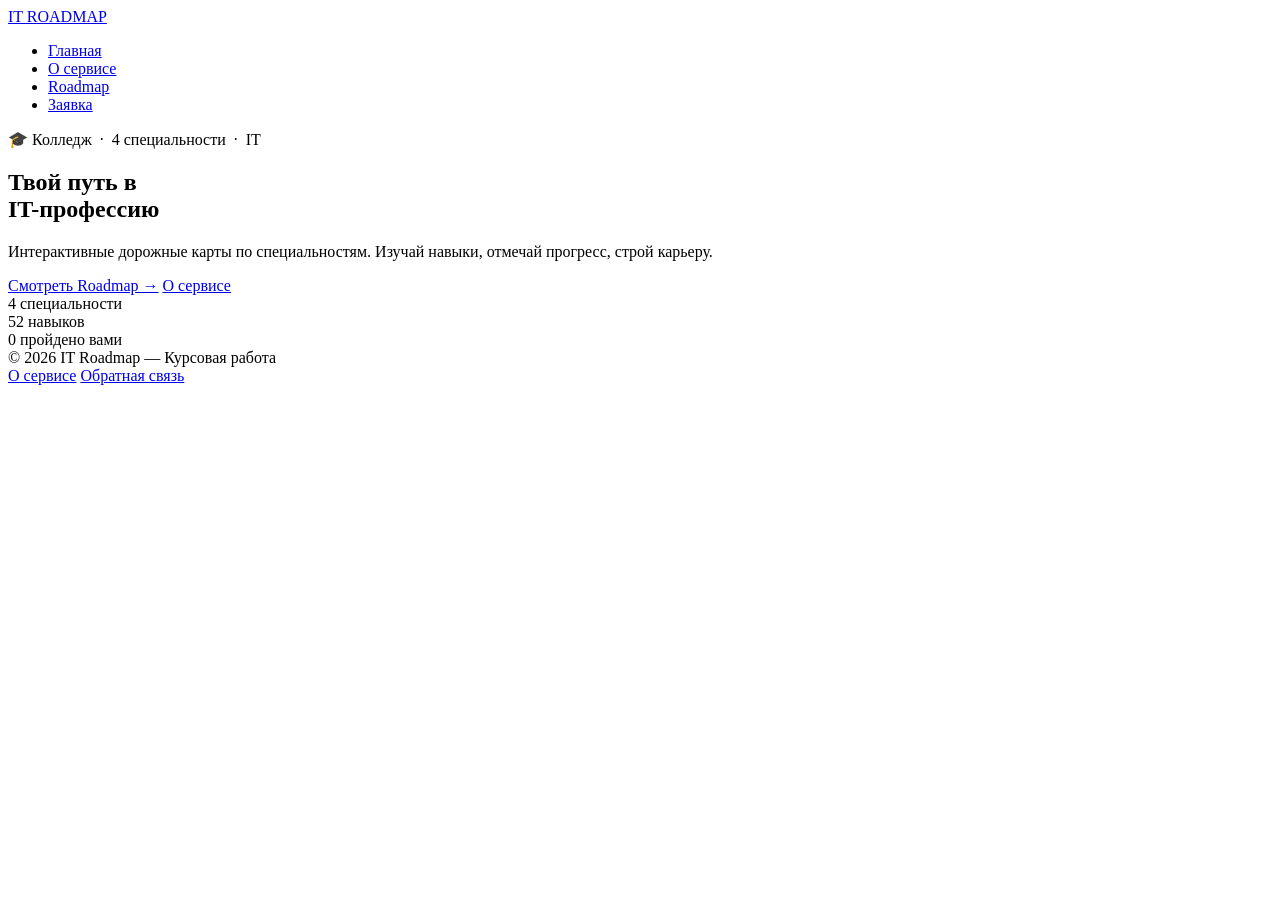
==== college-roadmap/index.html @ 01bc089f ""feat: реализовать полноценный IT-роадмап для студентов колледжа" Описание изменений:  Добавлены все" ====
<!DOCTYPE html>
<html lang="ru">
<head>
  <meta charset="UTF-8">
  <meta name="viewport" content="width=device-width, initial-scale=1.0">
  <title>IT Roadmap — Специальности колледжа</title>
  <link rel="stylesheet" href="css/style.css">
</head>
<body>

<div class="glow-orb glow-1"></div>
<div class="glow-orb glow-2"></div>

<nav class="navbar">
  <a href="index.html" class="nav-logo">
    <span class="dot"></span>IT ROADMAP
  </a>
  <ul class="nav-links">
    <li><a href="index.html">Главная</a></li>
    <li><a href="about.html">О сервисе</a></li>
    <li><a href="roadmap.html">Roadmap</a></li>
    <li><a href="form.html">Заявка</a></li>
  </ul>
  <div class="nav-burger" aria-label="Меню">
    <span></span><span></span><span></span>
  </div>
</nav>

<main class="page">

  <section class="hero">
    <div class="hero-badge">🎓 Колледж &nbsp;·&nbsp; 4 специальности &nbsp;·&nbsp; IT</div>
    <h1>Твой путь в<br><span class="accent">IT-профессию</span></h1>
    <p class="hero-desc">Интерактивные дорожные карты по специальностям. Изучай навыки, отмечай прогресс, строй карьеру.</p>
    <div class="hero-cta">
      <a href="roadmap.html" class="btn btn-primary">Смотреть Roadmap →</a>
      <a href="about.html" class="btn btn-outline">О сервисе</a>
    </div>
  </section>

  <div class="stats-row">
    <div class="stat-item">
      <span class="stat-value">4</span>
      <span class="stat-label">специальности</span>
    </div>
    <div class="stat-item">
      <span class="stat-value" id="stat-total">52</span>
      <span class="stat-label">навыков</span>
    </div>
    <div class="stat-item">
      <span class="stat-value" id="stat-done">0</span>
      <span class="stat-label">пройдено вами</span>
    </div>
  </div>

  <div id="specialties-grid" class="specialties-grid">
    <!-- rendered by index.js -->
  </div>

</main>

<footer style="border-top:1px solid var(--border)">
  <div class="site-footer">
    <span class="footer-text">© 2026 IT Roadmap — Курсовая работа</span>
    <div class="footer-links">
      <a href="about.html">О сервисе</a>
      <a href="form.html">Обратная связь</a>
    </div>
  </div>
</footer>

<script src="js/main.js"></script>
<script src="js/index.js"></script>
</body>
</html>
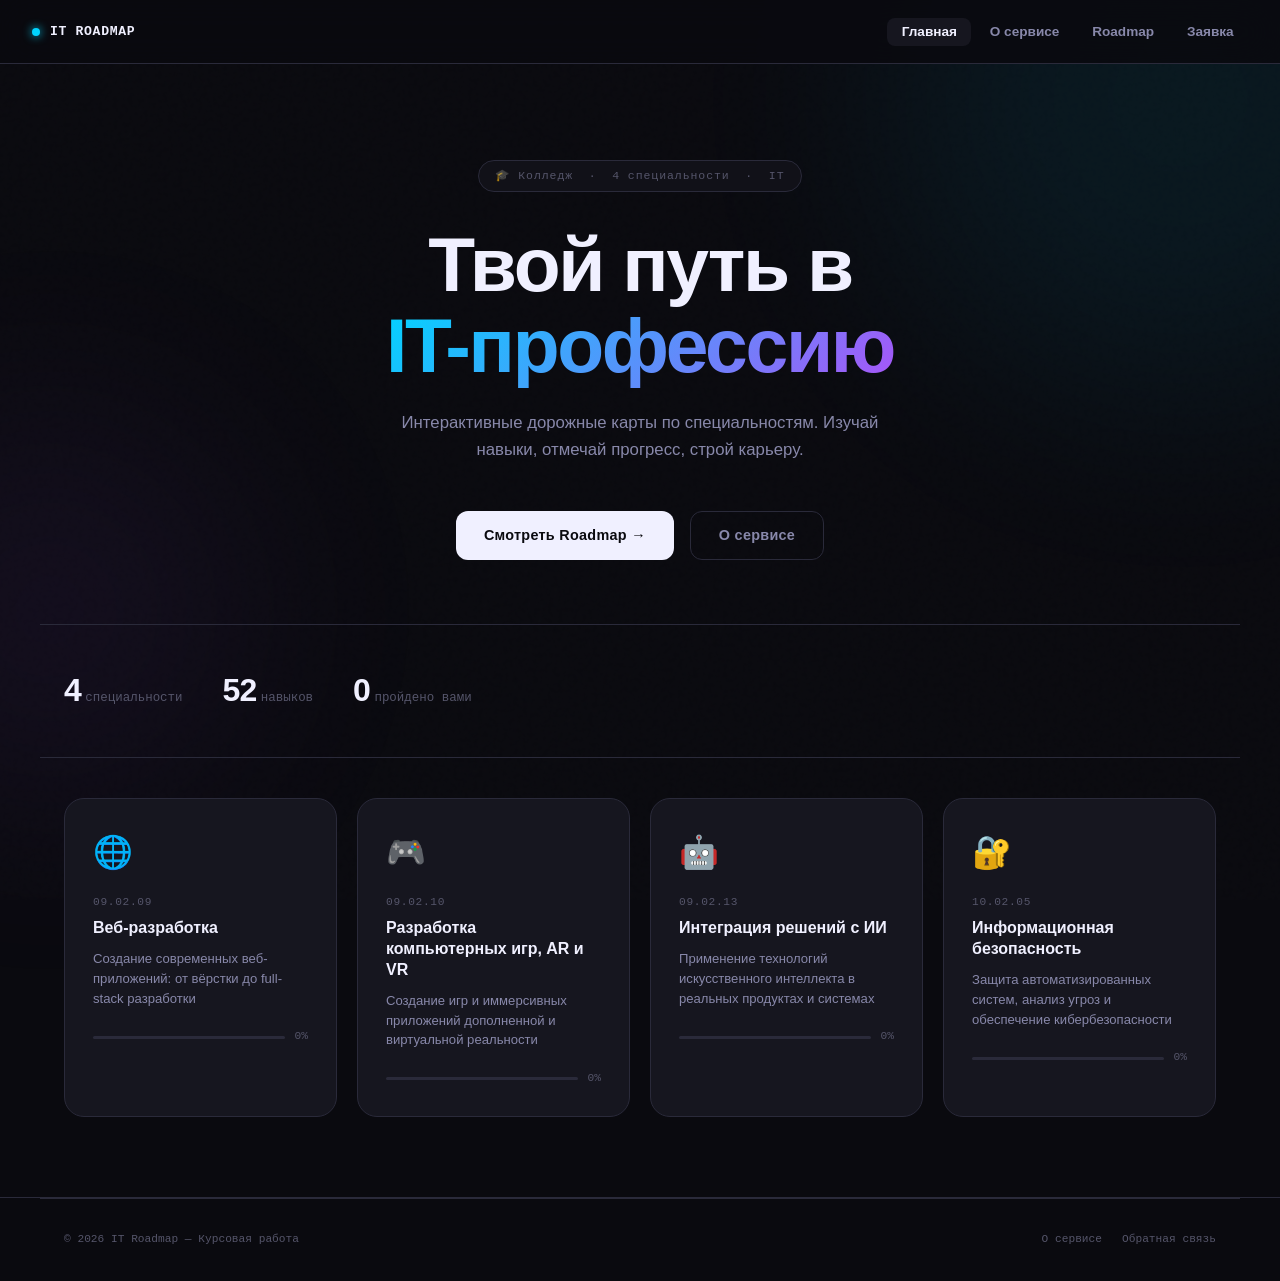
==== commit f1e56e79: "Fix asset paths and update comments in Russian" ====
--- a/college-roadmap/index.html
+++ b/college-roadmap/index.html
@@ -4,7 +4,7 @@
   <meta charset="UTF-8">
   <meta name="viewport" content="width=device-width, initial-scale=1.0">
   <title>IT Roadmap — Специальности колледжа</title>
-  <link rel="stylesheet" href="css/style.css">
+  <link rel="stylesheet" href="/css/style.css">
 </head>
 <body>
 
@@ -54,7 +54,7 @@
   </div>
 
   <div id="specialties-grid" class="specialties-grid">
-    <!-- rendered by index.js -->
+    <!-- Сгенерировано скриптом index.js -->
   </div>
 
 </main>
@@ -69,7 +69,7 @@
   </div>
 </footer>
 
-<script src="js/main.js"></script>
-<script src="js/index.js"></script>
+<script src="/js/main.js"></script>
+<script src="/js/index.js"></script>
 </body>
 </html>
--- a/css/style.css
+++ b/css/style.css
@@ -0,0 +1,185 @@
+@import url('https://fonts.googleapis.com/css2?family=Space+Mono:wght@400;700&family=Syne:wght@400;600;700;800&display=swap');
+
+:root {
+  --bg-base:      #0a0a0f;
+  --bg-surface:   #111118;
+  --bg-card:      #16161f;
+  --bg-card-hover:#1c1c28;
+  --border:       #2a2a3a;
+  --border-glow:  #3a3a55;
+  --text-primary:   #f0f0ff;
+  --text-secondary: #8888aa;
+  --text-muted:     #55556a;
+  --accent-web:      #00d4ff;
+  --accent-game:     #ff6b35;
+  --accent-ai:       #a855f7;
+  --accent-security: #22c55e;
+  --font-display: 'Syne', sans-serif;
+  --font-mono:    'Space Mono', monospace;
+  --radius: 12px;
+  --radius-lg: 20px;
+  --transition: 0.22s cubic-bezier(0.4,0,0.2,1);
+}
+
+*,*::before,*::after{box-sizing:border-box;margin:0;padding:0}
+html{scroll-behavior:smooth}
+body{background:var(--bg-base);color:var(--text-primary);font-family:var(--font-display);line-height:1.6;min-height:100vh;overflow-x:hidden}
+a{color:inherit;text-decoration:none}
+ul{list-style:none}
+
+body::before{content:'';position:fixed;inset:0;background-image:url("data:image/svg+xml,%3Csvg viewBox='0 0 200 200' xmlns='http://www.w3.org/2000/svg'%3E%3Cfilter id='n'%3E%3CfeTurbulence type='fractalNoise' baseFrequency='0.9' numOctaves='4'/%3E%3C/filter%3E%3Crect width='100%25' height='100%25' filter='url(%23n)' opacity='0.04'/%3E%3C/svg%3E");pointer-events:none;z-index:0;opacity:.4}
+
+.glow-orb{position:fixed;border-radius:50%;filter:blur(120px);pointer-events:none;z-index:0;opacity:.07}
+.glow-1{width:600px;height:600px;background:var(--accent-web);top:-200px;right:-200px}
+.glow-2{width:400px;height:400px;background:var(--accent-ai);bottom:10%;left:-150px}
+
+/* NAV */
+.navbar{position:fixed;top:0;left:0;right:0;z-index:100;display:flex;align-items:center;justify-content:space-between;padding:0 2rem;height:64px;background:rgba(10,10,15,.88);backdrop-filter:blur(20px);-webkit-backdrop-filter:blur(20px);border-bottom:1px solid var(--border)}
+.nav-logo{font-family:var(--font-mono);font-size:.82rem;font-weight:700;letter-spacing:.05em;display:flex;align-items:center;gap:10px}
+.nav-logo .dot{width:8px;height:8px;border-radius:50%;background:var(--accent-web);box-shadow:0 0 10px var(--accent-web);animation:pulse 2s ease-in-out infinite}
+@keyframes pulse{0%,100%{opacity:1;transform:scale(1)}50%{opacity:.5;transform:scale(.8)}}
+.nav-links{display:flex;align-items:center;gap:.25rem}
+.nav-links a{padding:.4rem .9rem;border-radius:8px;font-size:.85rem;font-weight:600;color:var(--text-secondary);transition:color var(--transition),background var(--transition)}
+.nav-links a:hover,.nav-links a.active{color:var(--text-primary);background:var(--bg-card)}
+.nav-burger{display:none;flex-direction:column;gap:5px;cursor:pointer;padding:6px}
+.nav-burger span{display:block;width:22px;height:2px;background:var(--text-secondary);border-radius:2px;transition:var(--transition)}
+
+.page{padding-top:64px;min-height:100vh;position:relative;z-index:1}
+.container{max-width:1200px;margin:0 auto;padding:0 1.5rem}
+
+/* HERO */
+.hero{padding:6rem 1.5rem 4rem;text-align:center;max-width:1200px;margin:0 auto}
+.hero-badge{display:inline-flex;align-items:center;gap:8px;padding:6px 16px;border:1px solid var(--border);border-radius:100px;font-family:var(--font-mono);font-size:.72rem;color:var(--text-muted);letter-spacing:.08em;margin-bottom:2rem;background:var(--bg-surface)}
+.hero h1{font-size:clamp(2.8rem,6vw,5rem);font-weight:800;line-height:1.05;letter-spacing:-.03em;margin-bottom:1.5rem}
+.hero h1 .accent{background:linear-gradient(135deg,var(--accent-web),var(--accent-ai));-webkit-background-clip:text;-webkit-text-fill-color:transparent;background-clip:text}
+.hero-desc{font-size:1.05rem;color:var(--text-secondary);max-width:520px;margin:0 auto 3rem}
+.hero-cta{display:flex;gap:1rem;justify-content:center;flex-wrap:wrap}
+
+/* BUTTONS */
+.btn{display:inline-flex;align-items:center;gap:8px;padding:.75rem 1.75rem;border-radius:var(--radius);font-family:var(--font-display);font-size:.9rem;font-weight:700;cursor:pointer;border:none;transition:all var(--transition);letter-spacing:.02em}
+.btn-primary{background:var(--text-primary);color:var(--bg-base)}
+.btn-primary:hover{background:#fff;transform:translateY(-2px);box-shadow:0 8px 24px rgba(240,240,255,.15)}
+.btn-outline{background:transparent;color:var(--text-secondary);border:1px solid var(--border)}
+.btn-outline:hover{color:var(--text-primary);border-color:var(--border-glow);background:var(--bg-card);transform:translateY(-2px)}
+
+/* STATS */
+.stats-row{display:flex;gap:2.5rem;padding:2.5rem 1.5rem;max-width:1200px;margin:0 auto;border-top:1px solid var(--border);border-bottom:1px solid var(--border);flex-wrap:wrap}
+.stat-value{font-size:2rem;font-weight:800;letter-spacing:-.03em}
+.stat-label{font-size:.78rem;color:var(--text-muted);font-family:var(--font-mono)}
+
+/* CARDS GRID */
+.specialties-grid{display:grid;grid-template-columns:repeat(auto-fit,minmax(260px,1fr));gap:1.25rem;padding:2.5rem 1.5rem 5rem;max-width:1200px;margin:0 auto}
+.specialty-card{background:var(--bg-card);border:1px solid var(--border);border-radius:var(--radius-lg);padding:1.75rem;cursor:pointer;transition:all var(--transition);position:relative;overflow:hidden}
+.specialty-card::before{content:'';position:absolute;top:0;left:0;right:0;height:2px;background:var(--card-color,#fff);opacity:0;transition:opacity var(--transition)}
+.specialty-card:hover{background:var(--bg-card-hover);border-color:var(--border-glow);transform:translateY(-4px);box-shadow:0 16px 40px rgba(0,0,0,.4)}
+.specialty-card:hover::before{opacity:1}
+.card-icon{font-size:2rem;margin-bottom:1rem;display:block}
+.card-code{font-family:var(--font-mono);font-size:.7rem;color:var(--text-muted);letter-spacing:.06em;margin-bottom:.4rem}
+.card-title{font-size:1rem;font-weight:700;margin-bottom:.65rem;line-height:1.3}
+.card-desc{font-size:.82rem;color:var(--text-secondary);line-height:1.5;margin-bottom:1.25rem}
+.card-progress{display:flex;align-items:center;gap:10px}
+.progress-bar{flex:1;height:3px;background:var(--border);border-radius:2px;overflow:hidden}
+.progress-fill{height:100%;background:var(--card-color,#fff);border-radius:2px;transition:width .6s cubic-bezier(.4,0,.2,1)}
+.progress-text{font-family:var(--font-mono);font-size:.7rem;color:var(--text-muted);white-space:nowrap}
+
+/* ROADMAP PAGE */
+.page-header{padding:3.5rem 1.5rem 2rem;max-width:1200px;margin:0 auto}
+.section-label{font-family:var(--font-mono);font-size:.7rem;color:var(--text-muted);letter-spacing:.12em;text-transform:uppercase;margin-bottom:.75rem}
+.section-title{font-size:clamp(1.6rem,3vw,2.4rem);font-weight:800;letter-spacing:-.02em;margin-bottom:.75rem}
+.section-subtitle{font-size:.95rem;color:var(--text-secondary)}
+
+.filter-bar{display:flex;gap:.5rem;flex-wrap:wrap;padding:0 1.5rem 2rem;max-width:1200px;margin:0 auto}
+.filter-btn{padding:.45rem 1.1rem;border-radius:100px;font-size:.8rem;font-weight:600;font-family:var(--font-display);cursor:pointer;border:1px solid var(--border);background:var(--bg-surface);color:var(--text-secondary);transition:all var(--transition)}
+.filter-btn:hover{border-color:var(--border-glow);color:var(--text-primary)}
+.filter-btn.active{background:var(--text-primary);color:var(--bg-base);border-color:var(--text-primary)}
+
+.roadmap-content{max-width:1200px;margin:0 auto;padding:0 1.5rem 5rem}
+
+.specialty-section{margin-bottom:2rem;border:1px solid var(--border);border-radius:var(--radius-lg);overflow:hidden;transition:border-color var(--transition)}
+.specialty-section:hover{border-color:var(--border-glow)}
+.spec-section-header{display:flex;align-items:center;gap:1rem;padding:1.25rem 1.5rem;background:var(--bg-surface);cursor:pointer;user-select:none}
+.spec-header-left{display:flex;align-items:center;gap:1rem;flex:1}
+.spec-icon{width:42px;height:42px;border-radius:10px;display:flex;align-items:center;justify-content:center;font-size:1.3rem;background:var(--bg-card);border:1px solid var(--border);flex-shrink:0}
+.spec-info-code{font-family:var(--font-mono);font-size:.62rem;color:var(--text-muted);letter-spacing:.06em}
+.spec-info-title{font-size:.95rem;font-weight:700;margin-top:2px}
+.spec-header-right{display:flex;align-items:center;gap:1rem;flex-shrink:0}
+.spec-stats{font-family:var(--font-mono);font-size:.72rem;color:var(--text-secondary)}
+.collapse-icon{width:22px;height:22px;border-radius:6px;background:var(--bg-card);border:1px solid var(--border);display:flex;align-items:center;justify-content:center;transition:transform var(--transition);font-size:.65rem;color:var(--text-muted)}
+.specialty-section.collapsed .collapse-icon{transform:rotate(-90deg)}
+
+.skills-grid{display:grid;grid-template-columns:repeat(auto-fill,minmax(230px,1fr));gap:1px;background:var(--border)}
+.specialty-section.collapsed .skills-grid{display:none}
+
+.skill-card{background:var(--bg-card);padding:1.2rem;cursor:pointer;transition:background var(--transition);position:relative}
+.skill-card:hover{background:var(--bg-card-hover)}
+.skill-card.done{background:rgba(10,10,15,.6)}
+.skill-card.done .skill-title{color:var(--text-muted);text-decoration:line-through;text-decoration-color:var(--border-glow)}
+.skill-check{position:absolute;top:1rem;right:1rem;width:20px;height:20px;border-radius:6px;border:1.5px solid var(--border);display:flex;align-items:center;justify-content:center;transition:all var(--transition);font-size:.6rem;color:transparent}
+.skill-card.done .skill-check{background:var(--card-color);border-color:var(--card-color);color:#fff;box-shadow:0 0 10px color-mix(in srgb,var(--card-color) 40%,transparent)}
+.skill-category{font-family:var(--font-mono);font-size:.62rem;color:var(--text-muted);letter-spacing:.06em;margin-bottom:5px;text-transform:uppercase}
+.skill-title{font-size:.88rem;font-weight:700;margin-bottom:5px;padding-right:28px;line-height:1.3;transition:color var(--transition)}
+.skill-desc{font-size:.76rem;color:var(--text-secondary);line-height:1.5}
+
+/* ABOUT */
+.about-hero{padding:5rem 1.5rem 3rem;max-width:720px;margin:0 auto}
+.about-hero h1{font-size:clamp(2rem,4vw,3rem);font-weight:800;letter-spacing:-.025em;margin-bottom:1rem}
+.about-hero p{color:var(--text-secondary);font-size:1rem;line-height:1.7}
+.about-cards{display:grid;grid-template-columns:repeat(auto-fit,minmax(270px,1fr));gap:1.25rem;max-width:1200px;margin:0 auto;padding:0 1.5rem 5rem}
+.about-card{background:var(--bg-card);border:1px solid var(--border);border-radius:var(--radius-lg);padding:1.75rem}
+.about-card-icon{font-size:1.6rem;margin-bottom:1rem}
+.about-card h3{font-size:.95rem;font-weight:700;margin-bottom:.5rem}
+.about-card p{font-size:.82rem;color:var(--text-secondary);line-height:1.6}
+
+/* FORM */
+.form-page{max-width:620px;margin:0 auto;padding:4rem 1.5rem 5rem}
+.form-page h1{font-size:1.9rem;font-weight:800;letter-spacing:-.02em;margin-bottom:.4rem}
+.form-page .subtitle{color:var(--text-secondary);margin-bottom:2.5rem;font-size:.92rem}
+.form-group{margin-bottom:1.4rem}
+.form-label{display:block;font-size:.75rem;font-weight:700;color:var(--text-secondary);letter-spacing:.06em;margin-bottom:.45rem;font-family:var(--font-mono);text-transform:uppercase}
+.form-label .req{color:#ff6b6b;margin-left:2px}
+.form-input,.form-select,.form-textarea{width:100%;padding:.72rem 1rem;background:var(--bg-card);border:1px solid var(--border);border-radius:var(--radius);color:var(--text-primary);font-family:var(--font-display);font-size:.88rem;transition:border-color var(--transition),box-shadow var(--transition);outline:none;appearance:none}
+.form-input:focus,.form-select:focus,.form-textarea:focus{border-color:var(--accent-web);box-shadow:0 0 0 3px rgba(0,212,255,.1)}
+.form-input.error,.form-select.error,.form-textarea.error{border-color:#ff6b6b;box-shadow:0 0 0 3px rgba(255,107,107,.1)}
+.form-textarea{resize:vertical;min-height:110px}
+.form-select{background-image:url("data:image/svg+xml,%3Csvg xmlns='http://www.w3.org/2000/svg' width='12' height='8' viewBox='0 0 12 8'%3E%3Cpath d='M1 1l5 5 5-5' stroke='%2388888aa' stroke-width='1.5' fill='none' stroke-linecap='round'/%3E%3C/svg%3E");background-repeat:no-repeat;background-position:right 1rem center;padding-right:2.5rem}
+.form-error{font-size:.75rem;color:#ff6b6b;margin-top:.35rem;font-family:var(--font-mono);display:none}
+.form-error.show{display:block}
+.char-counter{font-family:var(--font-mono);font-size:.68rem;color:var(--text-muted);text-align:right;margin-top:4px}
+.char-counter.warn{color:#ff6b6b}
+.form-success{display:none;background:rgba(34,197,94,.08);border:1px solid rgba(34,197,94,.25);border-radius:var(--radius);padding:1rem 1.25rem;color:#22c55e;font-size:.88rem;margin-bottom:1.5rem;line-height:1.5}
+.form-success.show{display:block}
+
+/* FOOTER */
+.site-footer{border-top:1px solid var(--border);padding:2rem 1.5rem;display:flex;align-items:center;justify-content:space-between;flex-wrap:wrap;gap:1rem;max-width:1200px;margin:0 auto}
+.footer-text{font-family:var(--font-mono);font-size:.7rem;color:var(--text-muted)}
+.footer-links{display:flex;gap:1.25rem}
+.footer-links a{font-family:var(--font-mono);font-size:.7rem;color:var(--text-muted);transition:color var(--transition)}
+.footer-links a:hover{color:var(--text-secondary)}
+
+/* ANIMATIONS */
+@keyframes fadeInUp{from{opacity:0;transform:translateY(18px)}to{opacity:1;transform:translateY(0)}}
+.fade-up{animation:fadeInUp .45s cubic-bezier(.4,0,.2,1) both}
+.fade-up:nth-child(1){animation-delay:.05s}
+.fade-up:nth-child(2){animation-delay:.1s}
+.fade-up:nth-child(3){animation-delay:.15s}
+.fade-up:nth-child(4){animation-delay:.2s}
+
+/* RESPONSIVE */
+@media(max-width:768px){
+  .navbar{padding:0 1rem}
+  .nav-links{display:none;position:absolute;top:64px;left:0;right:0;background:var(--bg-surface);border-bottom:1px solid var(--border);flex-direction:column;padding:1rem;gap:.25rem}
+  .nav-links.open{display:flex}
+  .nav-links a{padding:.6rem 1rem;width:100%}
+  .nav-burger{display:flex}
+  .hero{padding:4rem 1rem 3rem}
+  .specialties-grid{grid-template-columns:1fr;padding:1.5rem 1rem 3rem}
+  .stats-row{gap:1.5rem;padding:2rem 1rem}
+  .spec-header-right .spec-stats{display:none}
+  .skills-grid{grid-template-columns:1fr}
+  .filter-bar,.roadmap-content,.page-header{padding-left:1rem;padding-right:1rem}
+  .form-page,.about-hero,.about-cards{padding-left:1rem;padding-right:1rem}
+}
+@media(max-width:480px){
+  .hero-cta{flex-direction:column;align-items:center}
+  .btn{width:100%;justify-content:center}
+}
